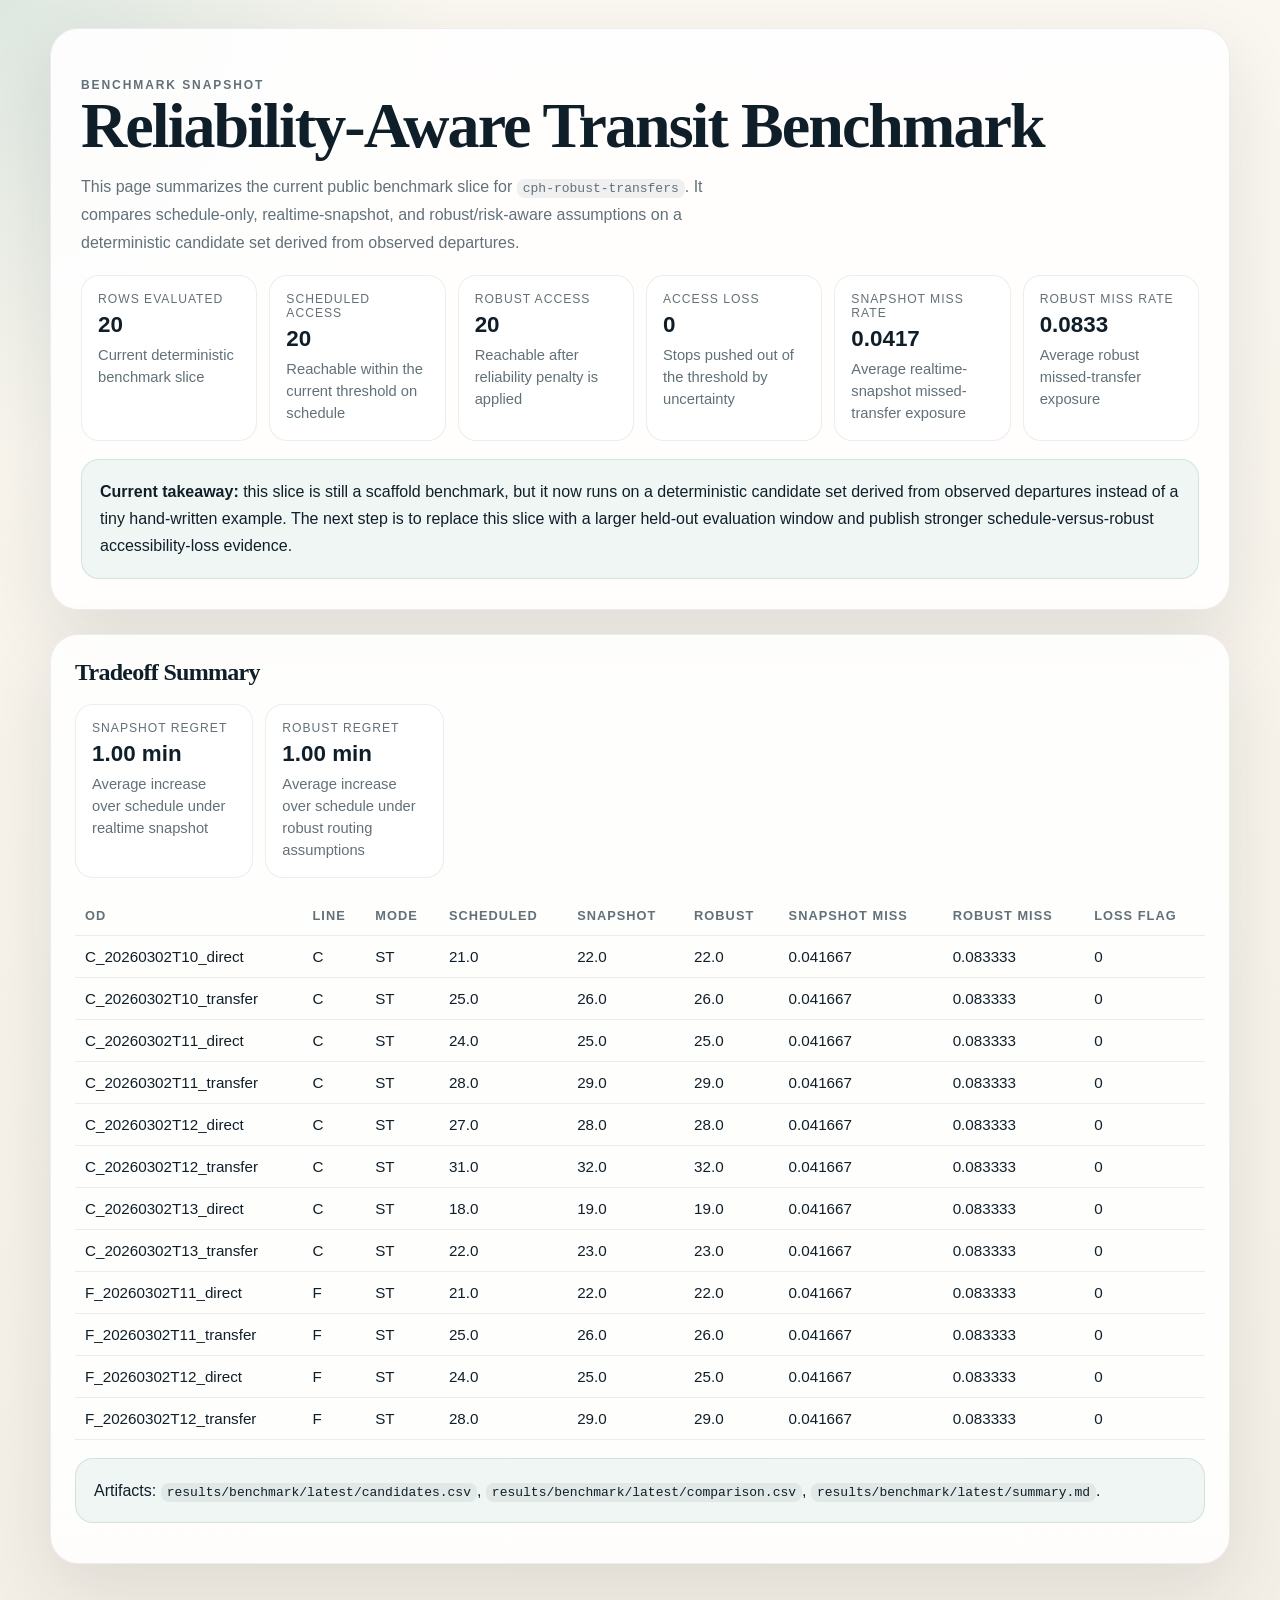
==== docs/benchmark_dashboard.html @ 3f3c2694 "Add static benchmark dashboard page" ====
<!DOCTYPE html>
<html lang="en">
<head>
  <meta charset="utf-8">
  <meta name="viewport" content="width=device-width, initial-scale=1">
  <title>CPH Benchmark Snapshot</title>
  <style>
    :root {
      --bg: #f4efe6;
      --ink: #0f1f29;
      --muted: #61717a;
      --panel: rgba(255,255,255,0.88);
      --line: rgba(15,31,41,0.08);
      --teal: #0f766e;
      --amber: #b45309;
      --red: #b91c1c;
      --shadow: 0 26px 70px rgba(15,31,41,0.10);
    }
    * { box-sizing: border-box; }
    body {
      margin: 0;
      font-family: "Avenir Next", "Segoe UI", sans-serif;
      color: var(--ink);
      background:
        radial-gradient(circle at top left, rgba(15,118,110,0.12), transparent 22%),
        linear-gradient(180deg, #faf7f0 0%, var(--bg) 100%);
    }
    .shell {
      width: min(1180px, calc(100vw - 32px));
      margin: 0 auto;
      padding: 28px 0 64px;
    }
    .hero, .section {
      border: 1px solid var(--line);
      background: var(--panel);
      box-shadow: var(--shadow);
      border-radius: 28px;
    }
    .hero {
      padding: 30px;
      margin-bottom: 24px;
    }
    .eyebrow {
      margin: 0 0 12px;
      color: var(--teal);
      font-size: 12px;
      font-weight: 700;
      letter-spacing: 0.16em;
      text-transform: uppercase;
    }
    h1, h2 {
      margin: 0;
      font-family: "Iowan Old Style", Georgia, serif;
      letter-spacing: -0.03em;
    }
    h1 { font-size: clamp(2.6rem, 5vw, 4.4rem); line-height: 0.95; }
    .hero p {
      max-width: 70ch;
      color: var(--muted);
      line-height: 1.75;
      margin: 16px 0 0;
    }
    .section {
      padding: 24px;
      margin-top: 24px;
    }
    .metric-grid {
      display: grid;
      grid-template-columns: repeat(6, minmax(0, 1fr));
      gap: 12px;
      margin-top: 18px;
    }
    .metric-card {
      border: 1px solid var(--line);
      border-radius: 18px;
      background: rgba(255,255,255,0.94);
      padding: 16px;
    }
    .metric-label {
      color: var(--muted);
      font-size: 0.76rem;
      text-transform: uppercase;
      letter-spacing: 0.08em;
    }
    .metric-value {
      margin-top: 6px;
      font-size: 1.4rem;
      font-weight: 800;
    }
    .metric-detail {
      margin-top: 6px;
      color: var(--muted);
      font-size: 0.92rem;
      line-height: 1.5;
    }
    .takeaway {
      margin-top: 18px;
      padding: 18px;
      border-radius: 18px;
      border: 1px solid rgba(15,118,110,0.14);
      background: rgba(15,118,110,0.06);
      line-height: 1.7;
    }
    table {
      width: 100%;
      border-collapse: collapse;
      margin-top: 18px;
      font-size: 0.95rem;
    }
    th, td {
      padding: 12px 10px;
      border-bottom: 1px solid var(--line);
      text-align: left;
      vertical-align: top;
    }
    th {
      color: var(--muted);
      font-size: 0.8rem;
      text-transform: uppercase;
      letter-spacing: 0.08em;
    }
    code {
      background: rgba(15,31,41,0.06);
      padding: 2px 6px;
      border-radius: 8px;
    }
    @media (max-width: 980px) {
      .metric-grid {
        grid-template-columns: repeat(2, minmax(0, 1fr));
      }
      table {
        display: block;
        overflow-x: auto;
      }
    }
  </style>
</head>
<body>
  <div class="shell">
    <section class="hero">
      <p class="eyebrow">Benchmark Snapshot</p>
      <h1>Reliability-Aware Transit Benchmark</h1>
      <p>This page summarizes the current public benchmark slice for <code>cph-robust-transfers</code>. It compares schedule-only, realtime-snapshot, and robust/risk-aware assumptions on a deterministic candidate set derived from observed departures.</p>
      <div class="metric-grid">
        <article class="metric-card">
          <div class="metric-label">Rows Evaluated</div>
          <div class="metric-value">20</div>
          <div class="metric-detail">Current deterministic benchmark slice</div>
        </article>
        <article class="metric-card">
          <div class="metric-label">Scheduled Access</div>
          <div class="metric-value">20</div>
          <div class="metric-detail">Reachable within the current threshold on schedule</div>
        </article>
        <article class="metric-card">
          <div class="metric-label">Robust Access</div>
          <div class="metric-value">20</div>
          <div class="metric-detail">Reachable after reliability penalty is applied</div>
        </article>
        <article class="metric-card">
          <div class="metric-label">Access Loss</div>
          <div class="metric-value">0</div>
          <div class="metric-detail">Stops pushed out of the threshold by uncertainty</div>
        </article>
        <article class="metric-card">
          <div class="metric-label">Snapshot Miss Rate</div>
          <div class="metric-value">0.0417</div>
          <div class="metric-detail">Average realtime-snapshot missed-transfer exposure</div>
        </article>
        <article class="metric-card">
          <div class="metric-label">Robust Miss Rate</div>
          <div class="metric-value">0.0833</div>
          <div class="metric-detail">Average robust missed-transfer exposure</div>
        </article>
      </div>
      <div class="takeaway">
        <strong>Current takeaway:</strong> this slice is still a scaffold benchmark, but it now runs on a deterministic candidate set derived from observed departures instead of a tiny hand-written example. The next step is to replace this slice with a larger held-out evaluation window and publish stronger schedule-versus-robust accessibility-loss evidence.
      </div>
    </section>

    <section class="section">
      <h2>Tradeoff Summary</h2>
      <div class="metric-grid">
        <article class="metric-card">
          <div class="metric-label">Snapshot Regret</div>
          <div class="metric-value">1.00 min</div>
          <div class="metric-detail">Average increase over schedule under realtime snapshot</div>
        </article>
        <article class="metric-card">
          <div class="metric-label">Robust Regret</div>
          <div class="metric-value">1.00 min</div>
          <div class="metric-detail">Average increase over schedule under robust routing assumptions</div>
        </article>
      </div>
      <table>
        <thead>
          <tr>
            <th>OD</th>
            <th>Line</th>
            <th>Mode</th>
            <th>Scheduled</th>
            <th>Snapshot</th>
            <th>Robust</th>
            <th>Snapshot Miss</th>
            <th>Robust Miss</th>
            <th>Loss Flag</th>
          </tr>
        </thead>
        <tbody>
          <tr><td>C_20260302T10_direct</td><td>C</td><td>ST</td><td>21.0</td><td>22.0</td><td>22.0</td><td>0.041667</td><td>0.083333</td><td>0</td></tr><tr><td>C_20260302T10_transfer</td><td>C</td><td>ST</td><td>25.0</td><td>26.0</td><td>26.0</td><td>0.041667</td><td>0.083333</td><td>0</td></tr><tr><td>C_20260302T11_direct</td><td>C</td><td>ST</td><td>24.0</td><td>25.0</td><td>25.0</td><td>0.041667</td><td>0.083333</td><td>0</td></tr><tr><td>C_20260302T11_transfer</td><td>C</td><td>ST</td><td>28.0</td><td>29.0</td><td>29.0</td><td>0.041667</td><td>0.083333</td><td>0</td></tr><tr><td>C_20260302T12_direct</td><td>C</td><td>ST</td><td>27.0</td><td>28.0</td><td>28.0</td><td>0.041667</td><td>0.083333</td><td>0</td></tr><tr><td>C_20260302T12_transfer</td><td>C</td><td>ST</td><td>31.0</td><td>32.0</td><td>32.0</td><td>0.041667</td><td>0.083333</td><td>0</td></tr><tr><td>C_20260302T13_direct</td><td>C</td><td>ST</td><td>18.0</td><td>19.0</td><td>19.0</td><td>0.041667</td><td>0.083333</td><td>0</td></tr><tr><td>C_20260302T13_transfer</td><td>C</td><td>ST</td><td>22.0</td><td>23.0</td><td>23.0</td><td>0.041667</td><td>0.083333</td><td>0</td></tr><tr><td>F_20260302T11_direct</td><td>F</td><td>ST</td><td>21.0</td><td>22.0</td><td>22.0</td><td>0.041667</td><td>0.083333</td><td>0</td></tr><tr><td>F_20260302T11_transfer</td><td>F</td><td>ST</td><td>25.0</td><td>26.0</td><td>26.0</td><td>0.041667</td><td>0.083333</td><td>0</td></tr><tr><td>F_20260302T12_direct</td><td>F</td><td>ST</td><td>24.0</td><td>25.0</td><td>25.0</td><td>0.041667</td><td>0.083333</td><td>0</td></tr><tr><td>F_20260302T12_transfer</td><td>F</td><td>ST</td><td>28.0</td><td>29.0</td><td>29.0</td><td>0.041667</td><td>0.083333</td><td>0</td></tr>
        </tbody>
      </table>
      <p class="takeaway">Artifacts: <code>results/benchmark/latest/candidates.csv</code>, <code>results/benchmark/latest/comparison.csv</code>, <code>results/benchmark/latest/summary.md</code>.</p>
    </section>
  </div>
</body>
</html>
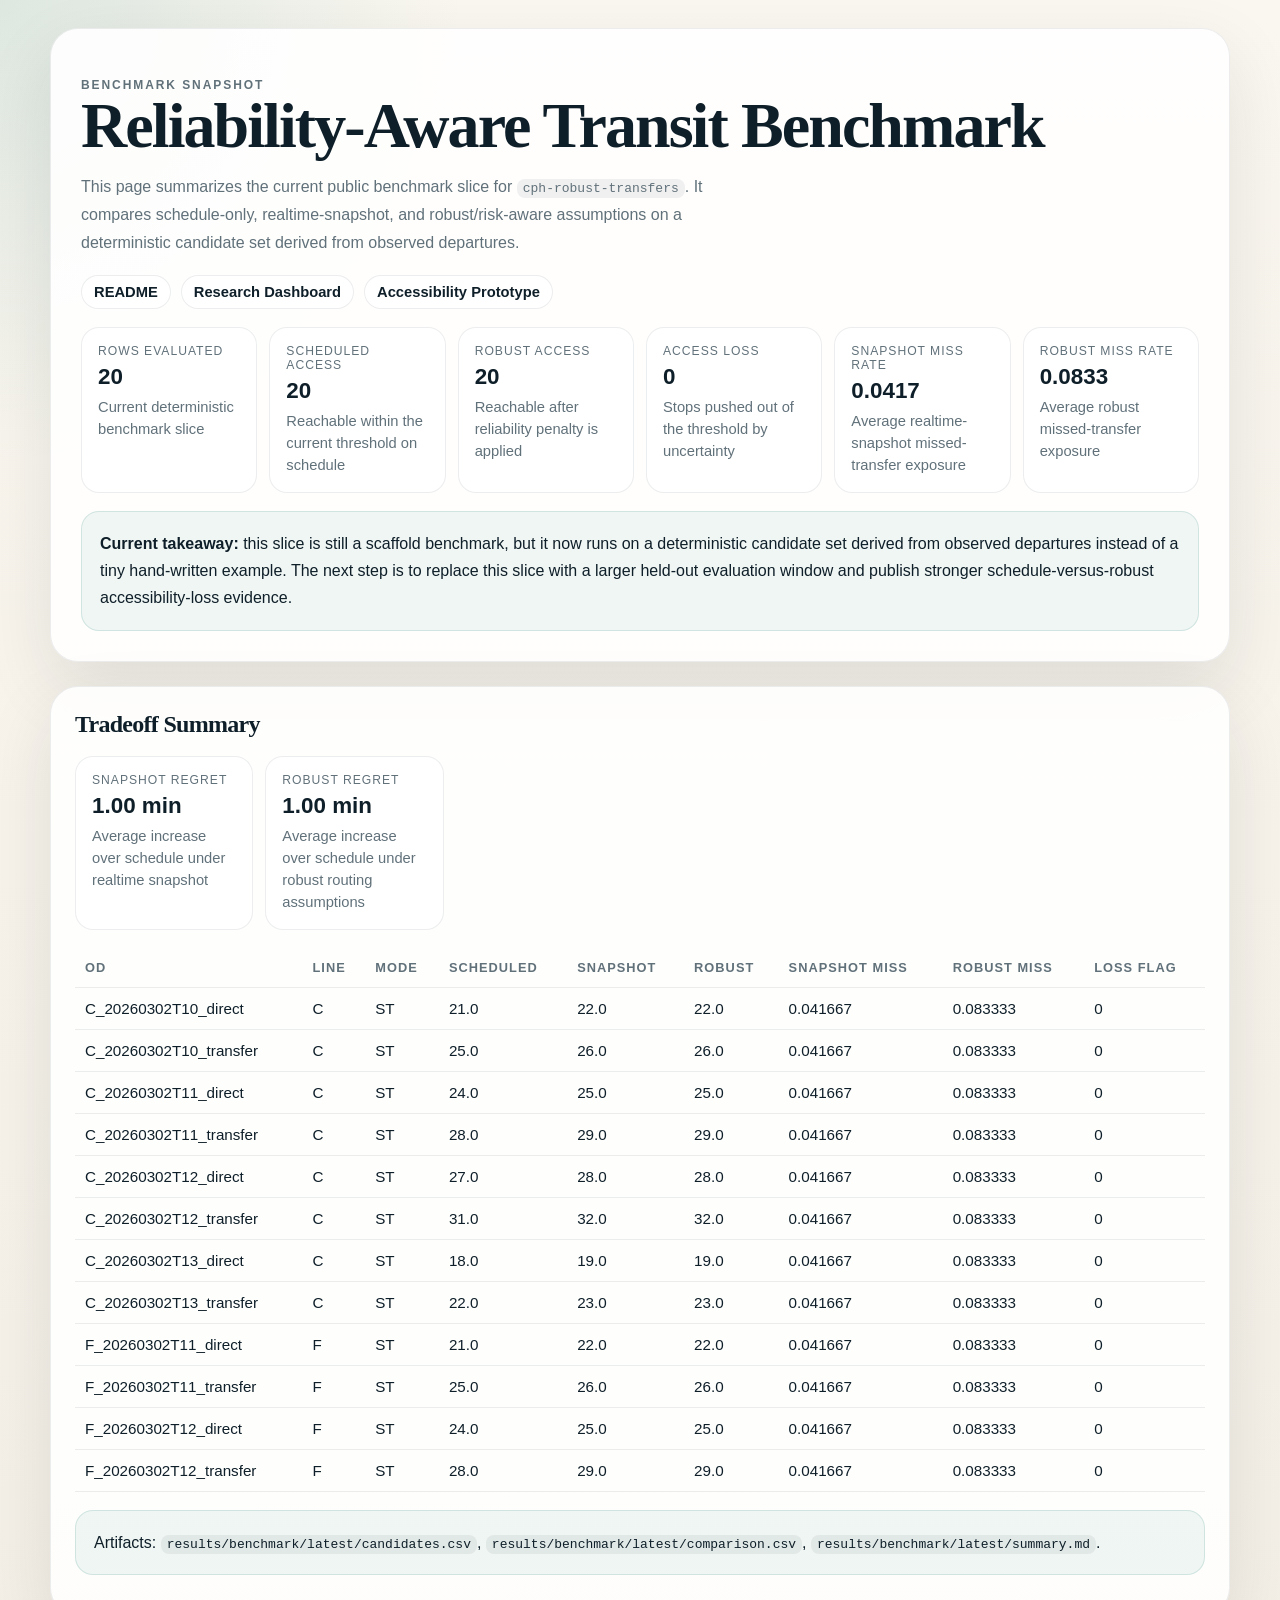
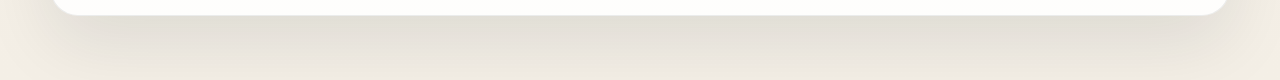
==== commit 7226c735: "Link benchmark, dashboard, and accessibility surfaces" ====
--- a/docs/benchmark_dashboard.html
+++ b/docs/benchmark_dashboard.html
@@ -60,6 +60,24 @@
       line-height: 1.75;
       margin: 16px 0 0;
     }
+    .nav-links {
+      display: flex;
+      flex-wrap: wrap;
+      gap: 10px;
+      margin-top: 18px;
+    }
+    .nav-links a {
+      display: inline-flex;
+      align-items: center;
+      padding: 8px 12px;
+      border-radius: 999px;
+      border: 1px solid var(--line);
+      background: rgba(255,255,255,0.82);
+      color: var(--ink);
+      text-decoration: none;
+      font-size: 0.92rem;
+      font-weight: 600;
+    }
     .section {
       padding: 24px;
       margin-top: 24px;
@@ -141,6 +159,11 @@
       <p class="eyebrow">Benchmark Snapshot</p>
       <h1>Reliability-Aware Transit Benchmark</h1>
       <p>This page summarizes the current public benchmark slice for <code>cph-robust-transfers</code>. It compares schedule-only, realtime-snapshot, and robust/risk-aware assumptions on a deterministic candidate set derived from observed departures.</p>
+      <div class="nav-links">
+        <a href="../README.md">README</a>
+        <a href="./research_dashboard.html">Research Dashboard</a>
+        <a href="../web/accessibility/index.html">Accessibility Prototype</a>
+      </div>
       <div class="metric-grid">
         <article class="metric-card">
           <div class="metric-label">Rows Evaluated</div>
